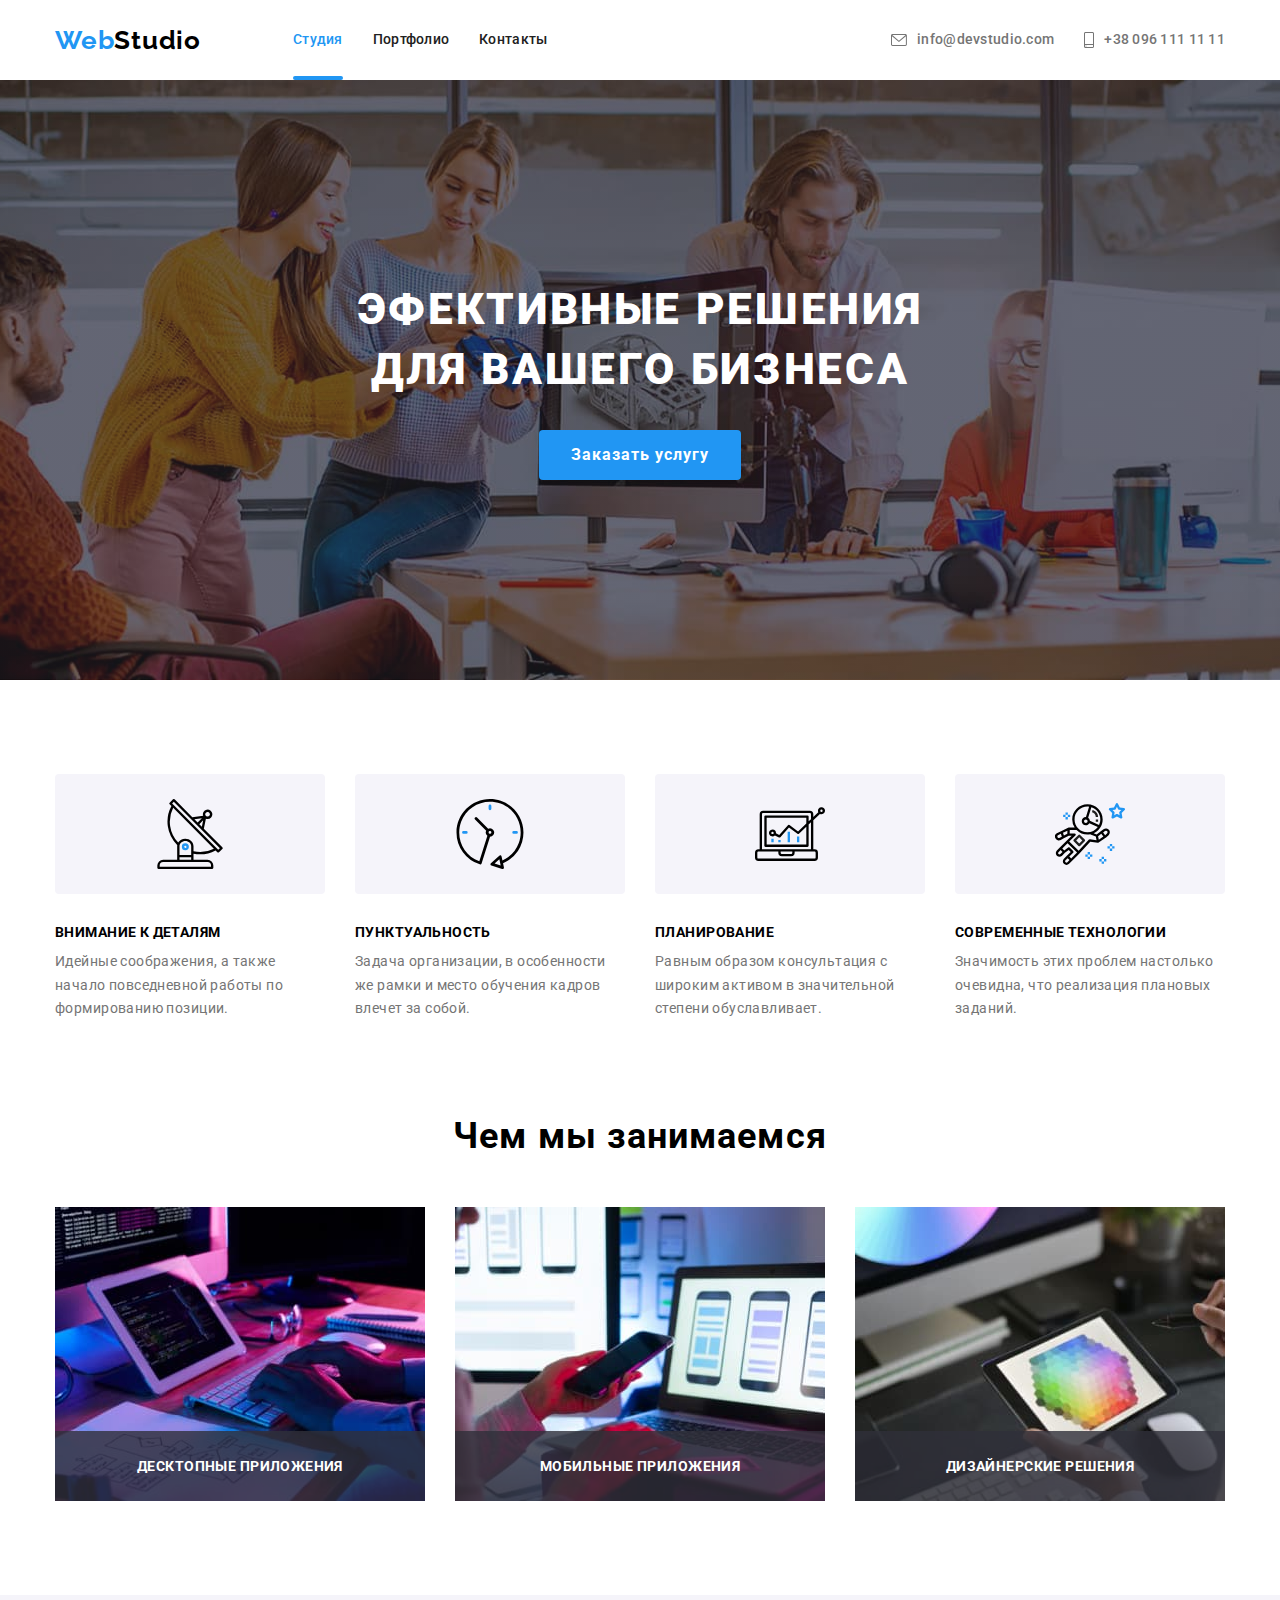
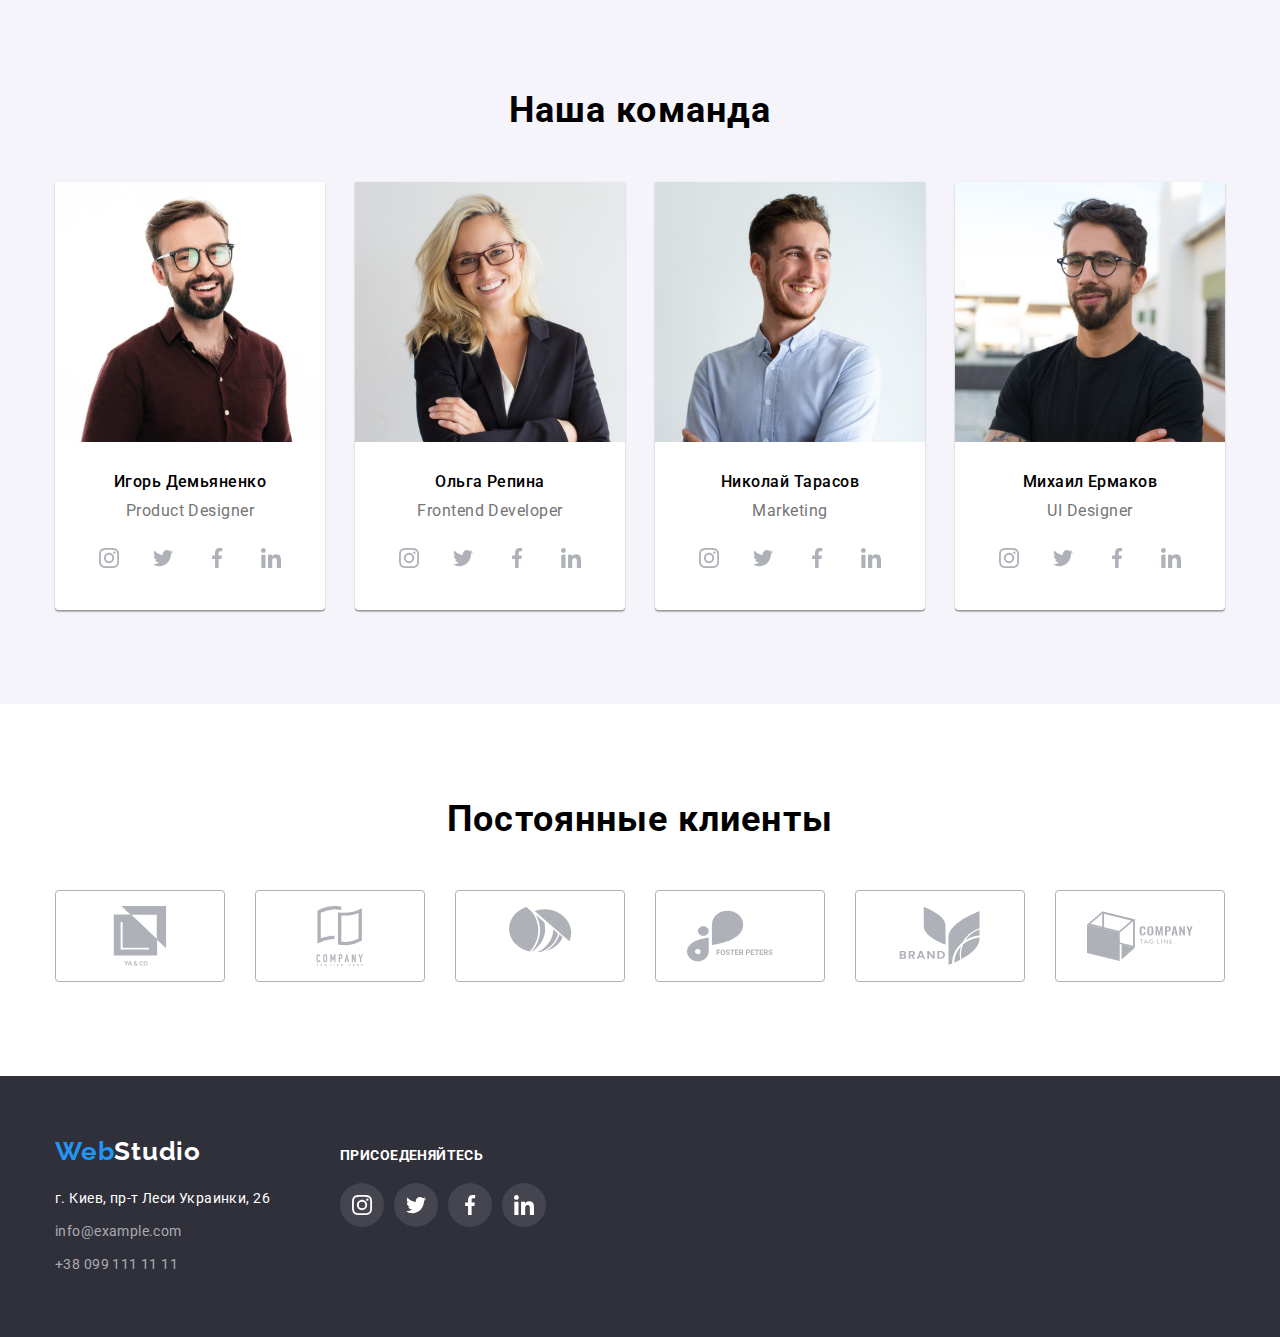
==== index.html @ 2a03e415 "clone rep" ====
<!DOCTYPE html>
<html lang="ru">
  <head>
    <meta charset="utf-8" />
    <meta name="description" content="ЭФЕКТИВНЫЕ РЕШЕНИЯ ДЛЯ ВАШЕГО БИЗНЕСА" />
    <meta name="viewport" content="width=device-width, initial-scale=1.0" />
    <title>Главная</title>
    <link rel="preconnect" href="https://fonts.googleapis.com" />
    <link rel="preconnect" href="https://fonts.gstatic.com" crossorigin />
    <link
      href="https://fonts.googleapis.com/css2?family=Raleway:wght@700&family=Roboto:wght@400;500;700;900&display=swap"
      rel="stylesheet"
    />
    <link rel="stylesheet" href="https://cdnjs.cloudflare.com/ajax/libs/modern-normalize/1.1.0/modern-normalize.min.css">
    <link rel="stylesheet" href="./css/style.css" />
  </head>
  <body>
    <!--Верхняя линия-->

    <header class="header">
      <div class="container header-container">
        <a href="" class="logo"> Web<span class="logo-studio">Studio</span></a>
        <nav class="navigation">
          <ul class="navigation-list">
            <li class="nav-left">
              <a class="navigation-link active-page" href="index.html"
                >Студия </a
              >
            </li>
            <li class="nav-left">
              <a class="navigation-link" href="portfolio.html"> Портфолио</a>
            </li>
            <li class="nav-left">
              <a class="navigation-link" href=""> Контакты</a>
            </li>
          </ul>
        </nav>
        <!--Контакты-->
        <ul class="contacts-list">
          <li class="nav-left">
            <a class="mail" href="mailto:info@devstudio.com">
              <svg class="icon-mail" width="16" height="12">
                <use href="./images/symbol-defs.svg#icon-envelope"></use>
              </svg>
              info@devstudio.com
            </a>
          </li>
          <li class="nav-left">
            <a class="tel" href="tel:+380961111111">
              <svg class="icon-smart" width="10" height="16">
                <use href="./images/symbol-defs.svg#icon-smartphone"></use>
              </svg>
              +38 096 111 11 11
            </a>
          </li>
        </ul>
      </div>
    </header>

    <!--Главный заголовок-->
    <main>
      <section class="main-section">
        <div class="container">
          <h1 class="main-head">
            ЭФЕКТИВНЫЕ РЕШЕНИЯ<br />
            ДЛЯ ВАШЕГО БИЗНЕСА
          </h1>
          <button class="btn" type="button" data-modal-open>Заказать услугу</button>
          <div class="backdrop is-hidden" data-modal>
            <div class="modal"> 
             
              <button class="close" data-modal-close> 
                <svg class="close-icon" width="18" height="18" >
                  <use href="./images/symbol-defs.svg#icon-close" ></use>
                </svg>
              </button>
            </div>
          </div>
        </div>
      </section>

      <!--Особенности-->

      <section class="section">
        <div class="container">
          <h2 class="visuallyhidden">Наши преимущества</h2>
          <ul class="advantage-list">
            <li class="advantage-item">
              <div class="advantage-icon">
                <svg class="icon" width="70" height="70">
                  <use href="./images/symbol-defs.svg#icon-antenna"></use>
                </svg>
              </div>
              <h3 class="advantage-head">Внимание к деталям</h3>
              <p class="par">
                Идейные соображения, а также начало повседневной работы по
                формированию позиции.
              </p>
            </li>

            <li class="advantage-item">
              <div class="advantage-icon">
                <svg class="icon" width="70" height="70">
                  <use href="./images/symbol-defs.svg#icon-clock"></use>
                </svg>
              </div>
              <h3 class="advantage-head">Пунктуальность</h3>
              <p class="par">
                Задача организации, в особенности же рамки и место обучения
                кадров влечет за собой.
              </p>
            </li>

            <li class="advantage-item">
              <div class="advantage-icon">
                <svg class="icon" width="70" height="70">
                  <use href="./images/symbol-defs.svg#icon-diagram"></use>
                </svg>
              </div>
              <h3 class="advantage-head">Планирование</h3>
              <p class="par">
                Равным образом консультация с широким активом в значительной
                степени обуславливает.
              </p>
            </li>

            <li class="advantage-item">
              <div class="advantage-icon">
                <svg class="icon" width="70" height="70">
                  <use href="./images/symbol-defs.svg#icon-astronaut"></use>
                </svg>
              </div>
              <h3 class="advantage-head">Современные технологии</h3>
              <p class="par">
                Значимость этих проблем настолько очевидна, что реализация
                плановых заданий.
              </p>
            </li>
          </ul>
        </div>
      </section>

      <!--Чем мы занимаемся-->

      <section class="section spec">
        <div class="container">
          <h2 class="spec-head">Чем мы занимаемся</h2>
          <ul class="spec-list">
            <li class="spec-item">
              <img src="images/box1.jpg" alt="programming" width="370" />
              <h3 class="info">Десктопные приложения</h3>
            </li>
            <li class="spec-item">
              <img src="images/box2.jpg" alt="mobile_programming" width="370" />
              <h3 class="info">Мобильные приложения</h3>
            </li>
            <li class="spec-item">
              <img src="images/img.jpg" alt="tablet" width="370" />
              <h3 class="info">Дизайнерские решения</h3>
            </li>
          </ul>
        </div>
      </section>

      <!--Команда-->

      <section class="section team">
        <div class="container">
          <h2 class="spec-head">Наша команда</h2>
          <ul class="team-list">
            <li class="item-list">
              <img src="images/img_igor.jpg" alt="Igor" width="270" />
              <div class="team-info">
                <h3 class="team-name">Игорь Демьяненко</h3>
                <p class="team-position" lang="en">Product Designer</p>
                <ul class="icon-list">
                  <li class="icon-item">
                    <a href="https://www.instagram.com/" class="button-icon button-active">
                      <svg class="svg-icon" width="20px" height="20px">
                        <use href="./images/symbol-defs.svg#icon-instagram"></use>
                      </svg>
                    </a>
                  </li>
                  <li class="icon-item">
                    <a href="https://twitter.com/" class="button-icon button-active">
                      <svg class="svg-icon" width="20px" height="20px">
                        <use href="./images/symbol-defs.svg#icon-twitter"></use>
                      </svg>
                    </a>
                  </li>
                  <li class="icon-item">
                    <a href="https://www.facebook.com/" class="button-icon button-active">
                      <svg class="svg-icon" width="20px" height="20px">
                        <use href="./images/symbol-defs.svg#icon-facebook"></use>
                      </svg>
                    </a>
                  </li>
                  <li class="icon-item">
                    <a href="https://linkedin.com/" class="button-icon button-active">
                      <svg class="svg-icon" width="20px" height="20px">
                        <use href="./images/symbol-defs.svg#icon-linkedin"></use>
                      </svg>
                    </a>
                  </li>
                </ul>
              </div>

             
            </li>

            <li class="item-list">
              <img src="images/img_olga.jpg" alt="Olga" width="270" />
              <div class="team-info">
                <h3 class="team-name">Ольга Репина</h3>
                <p class="team-position" lang="en">Frontend Developer</p>
                <ul class="icon-list">
                  <li class="icon-item">
                    <a href="https://www.instagram.com/" class="button-icon button-active">
                      <svg class="svg-icon" width="20px" height="20px">
                        <use href="./images/symbol-defs.svg#icon-instagram"></use>
                      </svg>
                    </a>
                  </li>
                  <li class="icon-item">
                    <a href="https://twitter.com/" class="button-icon button-active">
                      <svg class="svg-icon" width="20px" height="20px">
                        <use href="./images/symbol-defs.svg#icon-twitter"></use>
                      </svg>
                    </a>
                  </li>
                  <li class="icon-item">
                    <a href="https://www.facebook.com/" class="button-icon button-active">
                      <svg class="svg-icon" width="20px" height="20px">
                        <use href="./images/symbol-defs.svg#icon-facebook"></use>
                      </svg>
                    </a>
                  </li>
                  <li class="icon-item">
                    <a href="https://linkedin.com/" class="button-icon button-active">
                      <svg class="svg-icon" width="20px" height="20px">
                        <use href="./images/symbol-defs.svg#icon-linkedin"></use>
                      </svg>
                    </a>
                  </li>
                </ul>
              </div>
              
            </li>

            <li class="item-list">
              <img src="images/img_kolya.jpg" alt="Nikolay" width="270" />
              <div class="team-info">
                <h3 class="team-name">Николай Тарасов</h3>
                <p class="team-position" lang="en">Marketing</p>
                <ul class="icon-list">
                  <li class="icon-item">
                    <a href="https://www.instagram.com/" class="button-icon button-active">
                      <svg class="svg-icon" width="20px" height="20px">
                        <use href="./images/symbol-defs.svg#icon-instagram"></use>
                      </svg>
                    </a>
                  </li>
                  <li class="icon-item">
                    <a href="https://twitter.com/" class="button-icon button-active">
                      <svg class="svg-icon" width="20px" height="20px">
                        <use href="./images/symbol-defs.svg#icon-twitter"></use>
                      </svg>
                    </a>
                  </li>
                  <li class="icon-item">
                    <a href="https://www.facebook.com/" class="button-icon button-active">
                      <svg class="svg-icon" width="20px" height="20px">
                        <use href="./images/symbol-defs.svg#icon-facebook"></use>
                      </svg>
                    </a>
                  </li>
                  <li class="icon-item">
                    <a href="https://linkedin.com/" class="button-icon button-active">
                      <svg class="svg-icon" width="20px" height="20px">
                        <use href="./images/symbol-defs.svg#icon-linkedin"></use>
                      </svg>
                    </a>
                  </li>
                </ul>
              </div>
              
            </li>

            <li class="item-list">
              <img src="images/img_misha.jpg" alt="Michail" width="270" />
              <div class="team-info">
                <h3 class="team-name">Михаил Ермаков</h3>
                <p class="team-position" lang="en">UI Designer</p>
                <ul class="icon-list">
                  <li class="icon-item">
                    <a href="https://www.instagram.com/" class="button-icon button-active">
                      <svg class="svg-icon" width="20px" height="20px">
                        <use href="./images/symbol-defs.svg#icon-instagram"></use>
                      </svg>
                    </a>
                  </li>
                  <li class="icon-item">
                    <a href="https://twitter.com/" class="button-icon button-active">
                      <svg class="svg-icon" width="20px" height="20px">
                        <use href="./images/symbol-defs.svg#icon-twitter"></use>
                      </svg>
                    </a>
                  </li>
                  <li class="icon-item">
                    <a href="https://www.facebook.com/" class="button-icon button-active">
                      <svg class="svg-icon" width="20px" height="20px">
                        <use href="./images/symbol-defs.svg#icon-facebook"></use>
                      </svg>
                    </a>
                  </li>
                  <li class="icon-item">
                    <a href="https://linkedin.com/" class="button-icon button-active">
                      <svg class="svg-icon" width="20px" height="20px">
                        <use href="./images/symbol-defs.svg#icon-linkedin"></use>
                      </svg>
                    </a>
                  </li>
                </ul>
              </div>
             
            </li>
          </ul>
        </div>
      </section>

      <section class="section">
        <div class="container">
          <h2 class="spec-head">Постоянные клиенты</h2>
          <ul class="client-list">
            <li class="client-item">
              <a  href="" class="client-link">
                <svg class="svg-client" width="106px" height="60px">
                  <use href="./images/symbol-defs.svg#icon-group"></use>
                </svg>
              </a>
            </li>
            <li class="client-item">
              <a href=""  class="client-link">
                <svg class="svg-client" width="106px" height="60px">
                  <use href="./images/symbol-defs.svg#icon-group-1"></use>
                </svg>
              </a>
            </li>
            <li class="client-item">
              <a href=""  class="client-link">
                <svg class="svg-client" width="106px" height="60px">
                  <use href="./images/symbol-defs.svg#icon-group-2"></use>
                </svg>
              </a>
            </li>
            <li class="client-item">
              <a href="" class="client-link">
                <svg class="svg-client" width="106px" height="60px">
                  <use href="./images/symbol-defs.svg#icon-group-3"></use>
                </svg>
              </a>
            </li>
            <li class="client-item">
              <a href=""  class="client-link">
                <svg class="svg-client" width="106px" height="60px">
                  <use href="./images/symbol-defs.svg#icon-group-4"></use>
                </svg>
              </a>
            </li>
            <li class="client-item">
              <a href="" class="client-link">
                <svg class="svg-client" width="106px" height="60px">
                  <use href="./images/symbol-defs.svg#icon-group-5"></use>
                </svg>
              </a>
            </li>
          </ul>
        </div>
      </section>
    </main>

    <!--Подвал-->

    <footer class="foot">
      <div class="container">
        <div class="container-foot">
          <div>
            <a href=""  class="logo-foot"
              >Web<span class="logo-studio-foot">Studio</span></a
            >
            <address class="foot-adress">
              <ul class="address-list">
                <li class="address-item">
                  <a
                    class="foot-address-item"
                    href="https://www.google.com/maps/place/%D0%B1%D1%83%D0%BB.+%D0%9B%D0%B5%D1%81%D0%B8+%D0%A3%D0%BA%D1%80%D0%B0%D0%B8%D0%BD%D0%BA%D0%B8,+26,+%D0%9A%D0%B8%D0%B5%D0%B2,+02000/@50.4265807,30.5361971,17z/data=!3m1!4b1!4m5!3m4!1s0x40d4cf0e033ecbe9:0x57a4dffefec77da0!8m2!3d50.4265807!4d30.5383858"
                    >г. Киев, пр-т Леси Украинки, 26</a
                  >
                </li>
                <li class="mail-item">
                  <a class="foot-contacts" href="mailto:info@example.com"
                    >info@example.com</a
                  >
                </li>
                <li class="tel-item">
                  <a class="foot-contacts" href="tel:+380991111111"
                    >+38 099 111 11 11</a
                  >
                </li>
              </ul>
            </address>
          </div>
          <div class="social">
            <h3 class="head-social">Присоеденяйтесь</h3>
            <ul class="social-list">
              <li class="social-item">
                <a href="https://www.instagram.com/"  class="button-social button-social-active">
                  <svg class="social-icon">
                    <use href="./images/symbol-defs.svg#icon-instagram"></use>
                  </svg>
                </a>
              </li>
              <li class="social-item">
                <a href="https://twitter.com/" class="button-social button-social-active">
                  <svg class="social-icon">
                    <use href="./images/symbol-defs.svg#icon-twitter"></use>
                  </svg>
                </a>
              </li>
              <li class="social-item">
                <a href="https://www.facebook.com/"  class="button-social button-social-active">
                  <svg class="social-icon">
                    <use href="./images/symbol-defs.svg#icon-facebook"></use>
                  </svg>
                </a>
              </li>
              <li class="social-item">
                <a href=https://www.linkedin.com/" class="button-social button-social-active">
                  <svg class="social-icon">
                    <use href="./images/symbol-defs.svg#icon-linkedin"></use>
                  </svg>
                </a>
              </li>
            </ul>
          </div>
        </div>
      </div>
    </footer>
    <script src="./js/modal.js"></script>
  </body>
</html>
---- css/style.css ----
:root {
  --color-background-body: #ffffff;
  --color-text-hover-focus: #2196f3;
  --color-btn-hover-focus: #757575;
  --color-logo: #2196f3;
  --color-logo-studio: #000000;
  --color-logo-studio-foot: #ffffff;
  --color-background-main: #c4c4c4;
  --text-color-par: #757575;
  --color-backround-footer: #2f303a;
  --color-background-team: #f5f4fa;
  --color-backgroung-btn: #2196f3;
  --color-background-header: #ffffff;
  --color-link-active: #757575;
  --color-team-position: #757575;
  --text-color-link: #212121;
  --text-color-contacts: #757575;
  --text-color-main: #ffffff;
  --text-color-button: #ffffff;
  --text-color-foot-address: #ffffff;
  --text-color-foot-contacts: rgba(255, 255, 255, 0.6);
  --text-filter: #212121;
  --bakground-btn-filter: #f5f4fa;
  --text-portfolio-product: #757575;
  --backgroun-color-services: #ffffff;
  --color-background-icon: #f5f4fa;
}
html {
  box-sizing: border-box;
}

h1,
h2,
h3,
p {
  margin: 0;
}
ul {
  margin: 0;
  padding: 0;
  list-style-type: none;
}
img {
  display: block;
  max-width: 100%;
  height: auto;
}

body {
  font-family: roboto, sans-serif;
  background-color: var(--color-background-body);
}
.container {
  width: 1200px;
  margin: 0 auto;
  padding: 0 15px;
}
.header-container {
  display: flex;
  align-items: center;
}
.header {
  background-color: var(--color-background-header);
}

/* WebStudio */
.logo {
  text-decoration: none;
  margin: 0;
  padding: 0;
  width: 145px;
  font-family: Raleway;
  font-weight: 700;
  font-size: 26px;
  line-height: 1.19;
  letter-spacing: 0.03em;
  color: var(--color-logo);
}
.logo-studio {
  color: var(--color-logo-studio);
}

/* Navigation*/
.navigation {
  margin: 0 0 0 93px;
  padding-top: 0;
}
.navigation-list {
  display: flex;
}
.contacts-list {
  margin-left: auto;
  display: flex;
}
.navigation-link {
  text-decoration: none;
  font-weight: 500;
  font-size: 14px;
  line-height: 1.14;
  letter-spacing: 0.02em;
  color: var(--text-color-link);
  display: block;
  transition: color 250ms cubic-bezier(0.4, 0, 0.2, 1);
}
.nav-left {
  position: relative;
  padding: 32px 0;
}
.nav-left + .nav-left {
  margin-left: 30px;
}

.active-page {
  position: relative;
  color: var(--color-text-hover-focus);
}

.active-page::after {
  content: "";
  position: absolute;
  border-bottom: 4px solid var(--color-backgroung-btn);
  border-radius: 2px;
  width: 100%;
  bottom: -32px;
  left: 0;
}

.navigation-link:hover,
.navigation-link:focus {
  color: var(--color-text-hover-focus);
}
.navigation-link:active {
  color: var(--color-link-active);
}
.mail {
  display: flex;
  align-items: center;
  text-decoration: none;
  font-weight: 500;
  font-size: 14px;
  line-height: 1.14;
  letter-spacing: 0.02em;
  color: var(--text-color-contacts);
  transition: color 250ms cubic-bezier(0.4, 0, 0.2, 1);
}

.mail:focus,
.mail:hover,
.icon-mail:hover,
.icon-mail:focus {
  color: var(--color-text-hover-focus);
  fill: currentColor;
}

.icon-mail {
  width: 16px;
  height: 12px;
  margin-right: 10px;
  fill: currentColor;
}

.tel {
  display: flex;
  align-items: center;
  text-decoration: none;
  font-weight: 500;
  font-size: 14px;
  line-height: 1.14;
  letter-spacing: 0.02em;
  color: var(--text-color-contacts);
  transition: color 250ms cubic-bezier(0.4, 0, 0.2, 1);
}
.tel:focus,
.tel:hover,
.icon-smart:hover,
.icon-smart:focus {
  color: var(--color-text-hover-focus);
  fill: currentColor;
}
.icon-smart {
  width: 10px;
  height: 16px;
  margin-right: 10px;
  fill: currentColor;
}

/*Main Head*/
.main-section {
  background-color: var(--color-background-main);
  text-align: center;
  padding: 200px 0;
  margin: 0 auto;
  max-width: 1600px;
  background-image: linear-gradient(
      rgba(47, 48, 58, 0.4),
      rgba(47, 48, 58, 0.4)
    ),
    url(../images/bg.jpg);
  background-position: center;
  background-repeat: no-repeat;
  background-size: cover;
}

.main-head {
  font-weight: 900;
  font-size: 44px;
  line-height: 1.36;
  letter-spacing: 0.06em;
  color: var(--text-color-main);
  background-color: inherit;

  text-transform: uppercase;
}

.btn {
  align-items: center;
  text-align: center;
  letter-spacing: 0.06em;
  font-family: Roboto, sans-serif;
  font-weight: 700;
  font-size: 16px;
  line-height: 1.87;
  cursor: pointer;
  margin-top: 30px;
  padding: 10px 32px;
  box-shadow: 0px 4px 4px rgba(0, 0, 0, 0.15);
  border-radius: 4px;
  border: none;
  color: var(--text-color-button);
  background-color: var(--color-backgroung-btn);
}
.btn:active {
  color: var(--color-link-active);
}

.backdrop {
  position: absolute;
  top: 0;
  left: 0;
  width: 100%;
  height: 100%;
  background-color: rgba(0, 0, 0, 0.2);
  visibility: visible;
  display: flex;
  align-items: center;
  justify-content: center;

  transition: opacity 250ms cubic-bezier(0.4, 0, 0.2, 1);
}
.is-hidden {
  visibility: hidden;
  opacity: 0;
  pointer-events: none;
}

.modal {
  position: fixed;
  transition-duration: 250ms;
  opacity: 1;
  width: 528px;
  height: 581px;
  background-color: var(--backgroun-color-services);
  box-shadow: 0px 1px 3px rgba(0, 0, 0, 0.12), 0px 1px 1px rgba(0, 0, 0, 0.14),
    0px 2px 1px rgba(0, 0, 0, 0.2);
  border-radius: 4px;
  z-index: 999;
}
.close {
  display: flex;
  justify-content: center;
  align-items: center;
  position: absolute;
  border-radius: 50%;
  padding: 0;
  margin: 0;
  cursor: pointer;
  top: 8px;
  right: 8px;
  border: 1px solid rgba(0, 0, 0, 0.1);
  width: 30px;
  height: 30px;
  background-color: inherit;
}

.close-icon {
  display: block;
  width: 100%;
}
/*ADVANTAGE*/

.visuallyhidden {
  position: absolute;
  width: 1px;
  height: 1px;
  margin: -1px;
  border: 0;
  padding: 0;
  clip: rect(0 0 0 0);
  overflow: hidden;
}
.section {
  padding: 94px 0;
}
.advantage-list {
  display: flex;
}

.advantage-item {
  width: 270px;
}
.advantage-item + .advantage-item {
  margin-left: 30px;
}

.advantage-head {
  margin-top: 30px;
  font-weight: 700;
  font-size: 14px;
  line-height: calc(16 / 14);
  letter-spacing: 0.03em;
  text-transform: uppercase;
}
.par {
  margin-top: 10px;
  margin-bottom: 0;
  font-size: 14px;
  line-height: 1.71;
  letter-spacing: 0.03em;
  color: var(--text-color-par);
}
.advantage-icon {
  display: flex;
  justify-content: center;
  align-items: center;
  border-radius: 4px;
  height: 120px;
  background-color: var(--color-background-icon);
}

/*ACTIVITY*/
.spec {
  padding-top: 0;
}

.spec-head {
  font-weight: 700;
  font-size: 36px;
  line-height: 1.17;
  text-align: center;
  letter-spacing: 0.03em;
}

.spec-list {
  margin-top: 50px;
  display: flex;
}
.spec-item {
  position: relative;
}
.info {
  display: flex;
  justify-content: center;
  align-items: center;
  position: absolute;
  bottom: 0;
  height: 70px;
  width: 100%;
  font-weight: 700;
  font-size: 14px;
  line-height: calc(14 / 16);
  text-align: center;
  letter-spacing: 0.03em;
  text-transform: uppercase;
  color: #ffffff;
  background-color: rgba(47, 48, 58, 0.8);
}
.spec-item + .spec-item {
  margin-left: 30px;
}

/*OUR TEAM*/
.team {
  background-color: var(--color-background-team);
}
.team-list {
  margin-top: 50px;
  display: flex;
}
.team-name {
  font-weight: 500;
  font-size: 16px;
  line-height: 1.19;
  text-align: center;
  letter-spacing: 0.03em;
}
.team-position {
  font-size: 16px;
  line-height: 1.19;
  text-align: center;
  margin-top: 10px;
  margin-bottom: 0;
  letter-spacing: 0.03em;
  color: var(--color-team-position);
}
.team-info {
  padding: 30px 0;
}
.item-list {
  width: 270px;
  border-radius: 0px 0px 4px 4px;
  box-shadow: 0px 1px 3px rgba(0, 0, 0, 0.12), 0px 1px 1px rgba(0, 0, 0, 0.14),
    0px 2px 1px rgba(0, 0, 0, 0.2);
  background-color: var(--text-color-main);
}
.item-list + .item-list {
  margin-left: 30px;
}
.icon-container {
  margin: 0;
  padding: 0;
  width: 206px;
}
.icon-list {
  display: flex;
  justify-content: center;
  align-items: center;
  margin-top: 16px;
}

.button-icon {
  display: flex;
  justify-content: center;
  align-items: center;
  cursor: pointer;
  width: 100%;
  height: 100%;
  border-radius: 50%;
  background-color: var(--text-color-main);
  transition-property: background-color;
  transition-duration: 250ms;
  transition-timing-function: cubic-bezier(0.4, 0, 0.2, 1);
}

.svg-icon {
  width: 20px;
  height: 20px;
  fill: #afb1b8;
  transition-property: fill;
  transition-duration: 250ms;
  transition-timing-function: cubic-bezier(0.4, 0, 0.2, 1);
}

.button-icon:focus,
.button-icon:hover {
  background-color: var(--color-text-hover-focus);
}

.button-icon:focus .svg-icon {
  fill: var(--text-color-button);
}
.button-icon:hover .svg-icon {
  fill: var(--text-color-button);
}
.icon-item {
  width: 44px;
  height: 44px;
}

.icon-item + .icon-item {
  margin-left: 10px;
}

/* Клиенты*/
.client-list {
  display: flex;
  margin-top: 50px;
}

.client-item {
  width: 170px;
  height: 92px;
}
.client-link {
  display: flex;
  justify-content: center;
  align-items: center;
  color: #afb1b8;
  width: 100%;
  height: 100%;
  border: solid 1px #afb1b8;
  border-radius: 4px;

  transition-property: color, border-color;
  transition-duration: 250ms;
  transition-timing-function: cubic-bezier(0.4, 0, 0.2, 1);
}

.svg-client {
  fill: currentColor;
}
.client-link:focus,
.client-link:hover {
  color: var(--color-text-hover-focus);
  border-color: var(--color-text-hover-focus);
}
.client-item + .client-item {
  margin-left: 30px;
}

/*FOOTER*/

.foot {
  background-color: var(--color-backround-footer);
  margin-top: 0;
  padding: 60px 0;
}
.address-list {
  list-style-type: none;
  margin: 0;
  padding: 0;
}
/* WebStudio footer*/
.logo-foot {
  text-decoration: none;
  font-family: Raleway, sans-serif;
  font-weight: 700;
  font-size: 26px;
  line-height: 1.19;
  letter-spacing: 0.03em;
  color: var(--color-logo);
}
.logo-studio-foot {
  color: var(--color-logo-studio-foot);
}
.foot-adress {
  font-family: Roboto, sans-serif;
  font-style: normal;
  font-size: 14px;
  line-height: 1.71;
  letter-spacing: 0.03em;
  margin-top: 20px;

  transition: color 250ms cubic-bezier(0.4, 0, 0.2, 1);
}
.foot-address-item {
  text-decoration: none;
  color: var(--text-color-foot-address);

  transition: color 250ms cubic-bezier(0.4, 0, 0.2, 1);
}
.foot-address-item:focus,
.foot-address-item:hover {
  color: var(--color-text-hover-focus);
}

.foot-address:hover,
.foot-address:focus {
  color: var(--color-text-hover-focus);
}

.foot-contacts {
  text-decoration: none;
  color: var(--text-color-foot-contacts);

  transition: color 250ms cubic-bezier(0.4, 0, 0.2, 1);
}
.foot-contacts:hover,
.foot-contacts:focus {
  color: var(--color-text-hover-focus);
}

.mail-item {
  margin-top: 9px;
}
.tel-item {
  margin-top: 9px;
}

.head-social {
  font-weight: 700;
  font-size: 14px;
  line-height: 16px;
  letter-spacing: 0.03em;
  text-transform: uppercase;
  color: #ffffff;
}

.icon-container {
  margin: 0;
  padding: 0;
  width: 206px;
}
.social {
  width: 206px;
  margin-left: 70px;
}
.button-social {
  display: flex;
  justify-content: center;
  align-items: center;
  cursor: pointer;
  width: 44px;
  height: 44px;
  border-radius: 50%;
  background-color: rgba(255, 255, 255, 0.1);

  transition: background-color 250ms cubic-bezier(0.4, 0, 0.2, 1);
}

.social-list {
  display: flex;
  justify-content: center;
  padding: 0;
  margin-top: 20px;
}

.button-social:focus,
.button-social:hover {
  background-color: var(--color-text-hover-focus);
}

.social-item + .social-item {
  margin-left: 10px;
}
.social-icon {
  width: 20px;
  height: 20px;
  fill: var(--text-color-foot-address);
}
.container-foot {
  display: flex;
  align-items: baseline;
}
/*Page portfolio*/

.header-portfolio {
  border-bottom: 1px solid #ececec;
}
.btn-filter {
  border: none;
  padding: 6px 22px;
  font-family: Roboto, sans-serif;
  font-weight: 500;
  font-size: 16px;
  line-height: calc(26 / 16);
  letter-spacing: 0.03em;
  color: var(--text-filter);
  cursor: pointer;
  background-color: var(--bakground-btn-filter);
  border-radius: 4px;

  transition: color 250ms cubic-bezier(0.4, 0, 0.2, 1),
    background-color 250ms cubic-bezier(0.4, 0, 0.2, 1),
    box-shadow 250ms cubic-bezier(0.4, 0, 0.2, 1);
}

.btn-left + .btn-left {
  margin-left: 8px;
}

.btn-filter:focus,
.btn-filter:hover {
  box-shadow: 0px 3px 1px rgba(0, 0, 0, 0.1), 0px 1px 2px rgba(0, 0, 0, 0.08),
    0px 2px 2px rgba(0, 0, 0, 0.12);
  color: var(--text-color-button);
  background-color: var(--color-backgroung-btn);
}

.filter-list {
  margin-bottom: 50px;
  display: flex;
  justify-content: center;
}
.services-list {
  display: flex;
  flex-wrap: wrap;
}

.services-item {
  margin-left: 30px;
  width: 370px;
  background-color: var(--backgroun-color-services);

  transition: box-shadow 250ms cubic-bezier(0.4, 0, 0.2, 1);
}
.services-link {
  display: block;
  text-decoration: none;
  width: 100%;
  height: 100%;
  cursor: pointer;

  transition: box-shadow 250ms cubic-bezier(0.4, 0, 0.2, 1);
}

.services-item:hover,
.services-item:focus {
  box-shadow: 0px 1px 1px rgba(0, 0, 0, 0.12), 0px 4px 4px rgba(0, 0, 0, 0.06),
    1px 4px 6px rgba(0, 0, 0, 0.16);
}

.services-link:hover .overlay {
  transform: translateY(-300px);
}
.services-link:focus .overlay {
  transform: translateY(-300px);
}
.services-link:focus {
  box-shadow: 0px 1px 1px rgba(0, 0, 0, 0.12), 0px 4px 4px rgba(0, 0, 0, 0.06),
    1px 4px 6px rgba(0, 0, 0, 0.16);
}

.services-item:nth-child(3n + 1) {
  margin-left: 0;
}
.services-item:nth-child(n + 4) {
  margin-top: 30px;
}

.title {
  width: 322px;
  margin: auto;
}
.head-portfolio {
  font-weight: 700;
  font-size: 18px;
  line-height: 2;
  letter-spacing: 0.06em;
  color: var(--text-color-link);
}
.product {
  margin-top: 4px;
  font-size: 16px;
  line-height: 1.87;
  letter-spacing: 0.03em;
  color: var(--text-portfolio-product);
}
.services-info {
  padding: 20px 24px;
  border-left: 1px solid #eeeeee;
  border-right: 1px solid #eeeeee;
  border-bottom: 1px solid #eeeeee;
}

.image-portfolio {
  position: relative;
  overflow: hidden;
}
.overlay {
  position: absolute;
  top: 300px;
  left: 0;
  width: 100%;
  height: 100%;
  background-color: rgba(33, 150, 243, 0.9);

  transition-property: transform;
  transition-duration: 250ms;
  transition-timing-function: cubic-bezier(0.4, 0, 0.2, 1);
}

.text-overlay {
  font-size: 18px;
  line-height: 1.56;
  letter-spacing: 0.03em;
  padding: 63px 24px;
  color: #ffffff;
}
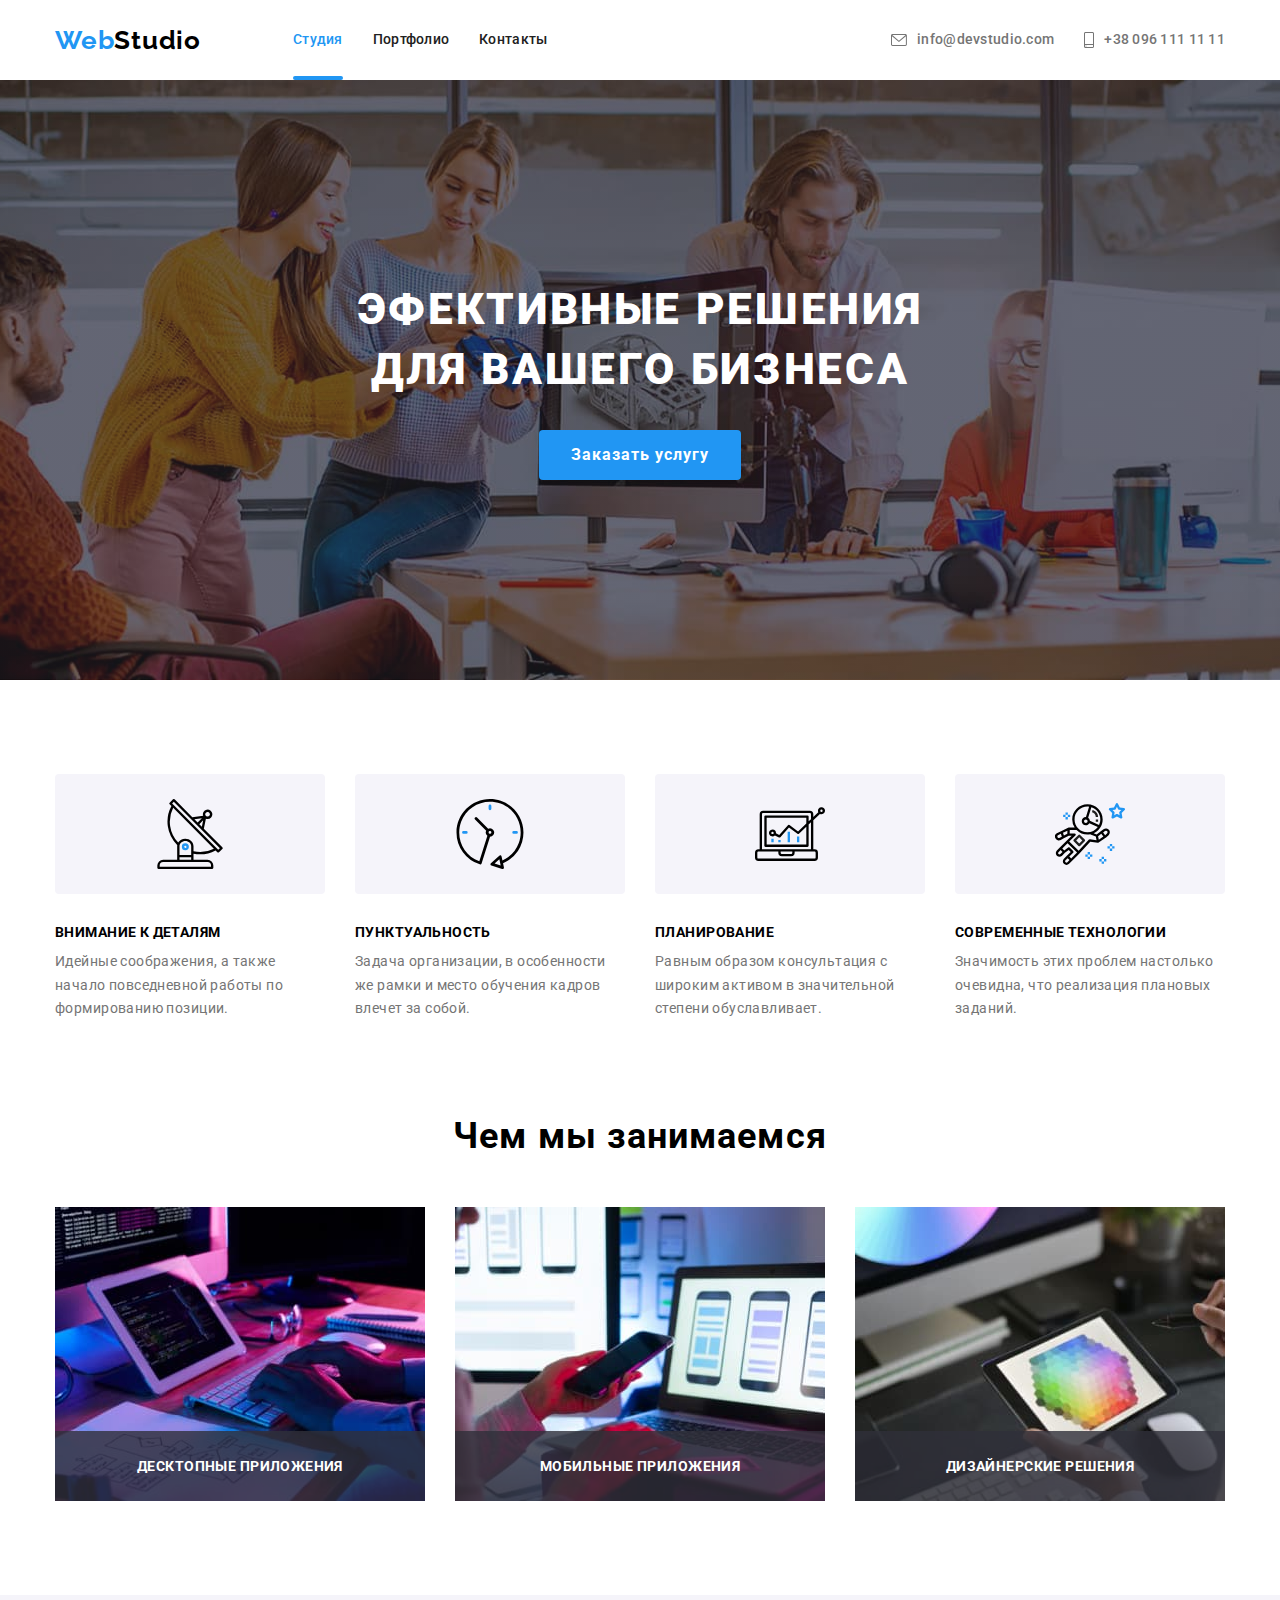
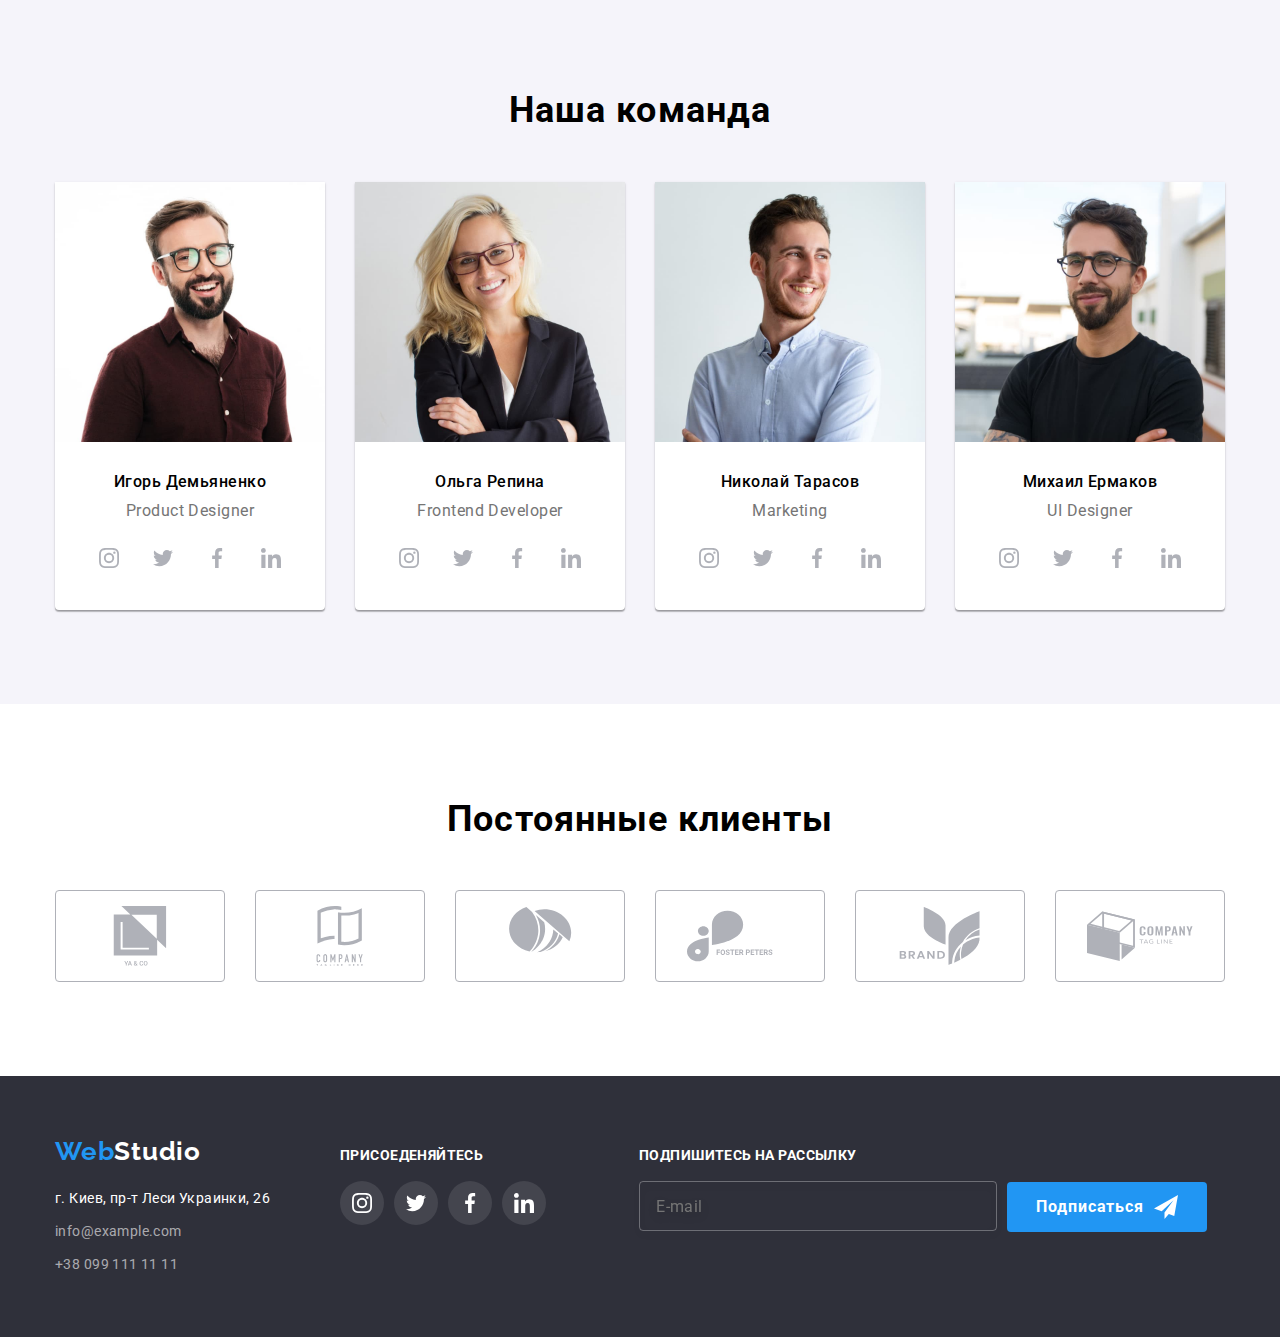
==== commit 814a8e3d: "10.02" ====
--- a/index.html
+++ b/index.html
@@ -11,7 +11,10 @@
       href="https://fonts.googleapis.com/css2?family=Raleway:wght@700&family=Roboto:wght@400;500;700;900&display=swap"
       rel="stylesheet"
     />
-    <link rel="stylesheet" href="https://cdnjs.cloudflare.com/ajax/libs/modern-normalize/1.1.0/modern-normalize.min.css">
+    <link
+      rel="stylesheet"
+      href="https://cdnjs.cloudflare.com/ajax/libs/modern-normalize/1.1.0/modern-normalize.min.css"
+    />
     <link rel="stylesheet" href="./css/style.css" />
   </head>
   <body>
@@ -24,8 +27,8 @@
           <ul class="navigation-list">
             <li class="nav-left">
               <a class="navigation-link active-page" href="index.html"
-                >Студия </a
-              >
+                >Студия
+              </a>
             </li>
             <li class="nav-left">
               <a class="navigation-link" href="portfolio.html"> Портфолио</a>
@@ -65,15 +68,102 @@
             ЭФЕКТИВНЫЕ РЕШЕНИЯ<br />
             ДЛЯ ВАШЕГО БИЗНЕСА
           </h1>
-          <button class="btn" type="button" data-modal-open>Заказать услугу</button>
+          <button class="btn" type="button" data-modal-open>
+            Заказать услугу
+          </button>
           <div class="backdrop is-hidden" data-modal>
-            <div class="modal"> 
-             
-              <button class="close" data-modal-close> 
-                <svg class="close-icon" width="18" height="18" >
-                  <use href="./images/symbol-defs.svg#icon-close" ></use>
+            <div class="modal">
+              <button class="close" data-modal-close>
+                <svg class="close-icon" width="18" height="18">
+                  <use href="./images/symbol-defs.svg#icon-close"></use>
                 </svg>
               </button>
+
+              <form action="" class="registration-form">
+                <p class="modal-head">
+                  Оставьте свои данные, мы вам перезвоним
+                </p>
+                <div class="modal-container">
+                  <label for="user-name" class="position-label">Имя</label>
+                  <input
+                    type="text"
+                    name="user-name"
+                    id="user-name"
+                    size="100%"
+                    class="modal-input"
+                    required
+                  />
+                  <svg width="18" height="18" class="icon-input">
+                    <use href="./images/symbol-defs.svg#icon-person"></use>
+                  </svg>
+                </div>
+                <div class="modal-container">
+                  <label for="user-phone" class="position-label"
+                    >Телефон
+                  </label>
+                  <input
+                    type="tel"
+                    name="user-phone"
+                    id="user-phone"
+                    size="100%"
+                    required
+                    class="modal-input"
+                  />
+                  <svg width="18" height="18" class="icon-input">
+                    <use href="./images/symbol-defs.svg#icon-phone"></use>
+                  </svg>
+                </div>
+                <div class="modal-container">
+                  <label for="registration-email" class="position-label"
+                    >Почта</label
+                  >
+                  <input
+                    type="email"
+                    name="registration-email"
+                    id="registration-email"
+                    size="100%"
+                    required
+                    class="modal-input"
+                  />
+                  <svg width="18" height="18" class="icon-input">
+                    <use href="./images/symbol-defs.svg#icon-email"></use>
+                  </svg>
+                </div>
+
+                <label for="registration-coment" class="position-label">
+                  Коментарий
+                </label>
+                <textarea
+                  name="registration-coment"
+                  id="registration-coment"
+                  placeholder="Введите текст"
+                  class="area-coment"
+                ></textarea>
+                <div class="agreement">
+                  <input
+                    type="checkbox"
+                    name="agreement"
+                    id="agreement"
+                    class="agreement-checkbox"
+                    required
+                  />
+
+                  <label
+                    for="agreement"
+                    class="agreement-label agreement-cheked"
+                    >Соглашаюсь с рассылкой и принимаю
+                    <a href="" class="terms"> Условия договора</a>
+                  </label>
+                  <svg class="check">
+                    <use
+                      href="./images/symbol-defs.svg#icon-check"
+                      width="16"
+                      height="15"
+                    ></use>
+                  </svg>
+                </div>
+                <input type="submit" value="Отправить" class="btn-submit" />
+              </form>
             </div>
           </div>
         </div>
@@ -175,37 +265,53 @@
                 <p class="team-position" lang="en">Product Designer</p>
                 <ul class="icon-list">
                   <li class="icon-item">
-                    <a href="https://www.instagram.com/" class="button-icon button-active">
-                      <svg class="svg-icon" width="20px" height="20px">
-                        <use href="./images/symbol-defs.svg#icon-instagram"></use>
-                      </svg>
-                    </a>
-                  </li>
-                  <li class="icon-item">
-                    <a href="https://twitter.com/" class="button-icon button-active">
+                    <a
+                      href="https://www.instagram.com/"
+                      class="button-icon button-active"
+                    >
+                      <svg class="svg-icon" width="20px" height="20px">
+                        <use
+                          href="./images/symbol-defs.svg#icon-instagram"
+                        ></use>
+                      </svg>
+                    </a>
+                  </li>
+                  <li class="icon-item">
+                    <a
+                      href="https://twitter.com/"
+                      class="button-icon button-active"
+                    >
                       <svg class="svg-icon" width="20px" height="20px">
                         <use href="./images/symbol-defs.svg#icon-twitter"></use>
                       </svg>
                     </a>
                   </li>
                   <li class="icon-item">
-                    <a href="https://www.facebook.com/" class="button-icon button-active">
-                      <svg class="svg-icon" width="20px" height="20px">
-                        <use href="./images/symbol-defs.svg#icon-facebook"></use>
-                      </svg>
-                    </a>
-                  </li>
-                  <li class="icon-item">
-                    <a href="https://linkedin.com/" class="button-icon button-active">
-                      <svg class="svg-icon" width="20px" height="20px">
-                        <use href="./images/symbol-defs.svg#icon-linkedin"></use>
+                    <a
+                      href="https://www.facebook.com/"
+                      class="button-icon button-active"
+                    >
+                      <svg class="svg-icon" width="20px" height="20px">
+                        <use
+                          href="./images/symbol-defs.svg#icon-facebook"
+                        ></use>
+                      </svg>
+                    </a>
+                  </li>
+                  <li class="icon-item">
+                    <a
+                      href="https://linkedin.com/"
+                      class="button-icon button-active"
+                    >
+                      <svg class="svg-icon" width="20px" height="20px">
+                        <use
+                          href="./images/symbol-defs.svg#icon-linkedin"
+                        ></use>
                       </svg>
                     </a>
                   </li>
                 </ul>
               </div>
-
-             
             </li>
 
             <li class="item-list">
@@ -215,36 +321,53 @@
                 <p class="team-position" lang="en">Frontend Developer</p>
                 <ul class="icon-list">
                   <li class="icon-item">
-                    <a href="https://www.instagram.com/" class="button-icon button-active">
-                      <svg class="svg-icon" width="20px" height="20px">
-                        <use href="./images/symbol-defs.svg#icon-instagram"></use>
-                      </svg>
-                    </a>
-                  </li>
-                  <li class="icon-item">
-                    <a href="https://twitter.com/" class="button-icon button-active">
+                    <a
+                      href="https://www.instagram.com/"
+                      class="button-icon button-active"
+                    >
+                      <svg class="svg-icon" width="20px" height="20px">
+                        <use
+                          href="./images/symbol-defs.svg#icon-instagram"
+                        ></use>
+                      </svg>
+                    </a>
+                  </li>
+                  <li class="icon-item">
+                    <a
+                      href="https://twitter.com/"
+                      class="button-icon button-active"
+                    >
                       <svg class="svg-icon" width="20px" height="20px">
                         <use href="./images/symbol-defs.svg#icon-twitter"></use>
                       </svg>
                     </a>
                   </li>
                   <li class="icon-item">
-                    <a href="https://www.facebook.com/" class="button-icon button-active">
-                      <svg class="svg-icon" width="20px" height="20px">
-                        <use href="./images/symbol-defs.svg#icon-facebook"></use>
-                      </svg>
-                    </a>
-                  </li>
-                  <li class="icon-item">
-                    <a href="https://linkedin.com/" class="button-icon button-active">
-                      <svg class="svg-icon" width="20px" height="20px">
-                        <use href="./images/symbol-defs.svg#icon-linkedin"></use>
+                    <a
+                      href="https://www.facebook.com/"
+                      class="button-icon button-active"
+                    >
+                      <svg class="svg-icon" width="20px" height="20px">
+                        <use
+                          href="./images/symbol-defs.svg#icon-facebook"
+                        ></use>
+                      </svg>
+                    </a>
+                  </li>
+                  <li class="icon-item">
+                    <a
+                      href="https://linkedin.com/"
+                      class="button-icon button-active"
+                    >
+                      <svg class="svg-icon" width="20px" height="20px">
+                        <use
+                          href="./images/symbol-defs.svg#icon-linkedin"
+                        ></use>
                       </svg>
                     </a>
                   </li>
                 </ul>
               </div>
-              
             </li>
 
             <li class="item-list">
@@ -254,36 +377,53 @@
                 <p class="team-position" lang="en">Marketing</p>
                 <ul class="icon-list">
                   <li class="icon-item">
-                    <a href="https://www.instagram.com/" class="button-icon button-active">
-                      <svg class="svg-icon" width="20px" height="20px">
-                        <use href="./images/symbol-defs.svg#icon-instagram"></use>
-                      </svg>
-                    </a>
-                  </li>
-                  <li class="icon-item">
-                    <a href="https://twitter.com/" class="button-icon button-active">
+                    <a
+                      href="https://www.instagram.com/"
+                      class="button-icon button-active"
+                    >
+                      <svg class="svg-icon" width="20px" height="20px">
+                        <use
+                          href="./images/symbol-defs.svg#icon-instagram"
+                        ></use>
+                      </svg>
+                    </a>
+                  </li>
+                  <li class="icon-item">
+                    <a
+                      href="https://twitter.com/"
+                      class="button-icon button-active"
+                    >
                       <svg class="svg-icon" width="20px" height="20px">
                         <use href="./images/symbol-defs.svg#icon-twitter"></use>
                       </svg>
                     </a>
                   </li>
                   <li class="icon-item">
-                    <a href="https://www.facebook.com/" class="button-icon button-active">
-                      <svg class="svg-icon" width="20px" height="20px">
-                        <use href="./images/symbol-defs.svg#icon-facebook"></use>
-                      </svg>
-                    </a>
-                  </li>
-                  <li class="icon-item">
-                    <a href="https://linkedin.com/" class="button-icon button-active">
-                      <svg class="svg-icon" width="20px" height="20px">
-                        <use href="./images/symbol-defs.svg#icon-linkedin"></use>
+                    <a
+                      href="https://www.facebook.com/"
+                      class="button-icon button-active"
+                    >
+                      <svg class="svg-icon" width="20px" height="20px">
+                        <use
+                          href="./images/symbol-defs.svg#icon-facebook"
+                        ></use>
+                      </svg>
+                    </a>
+                  </li>
+                  <li class="icon-item">
+                    <a
+                      href="https://linkedin.com/"
+                      class="button-icon button-active"
+                    >
+                      <svg class="svg-icon" width="20px" height="20px">
+                        <use
+                          href="./images/symbol-defs.svg#icon-linkedin"
+                        ></use>
                       </svg>
                     </a>
                   </li>
                 </ul>
               </div>
-              
             </li>
 
             <li class="item-list">
@@ -293,36 +433,53 @@
                 <p class="team-position" lang="en">UI Designer</p>
                 <ul class="icon-list">
                   <li class="icon-item">
-                    <a href="https://www.instagram.com/" class="button-icon button-active">
-                      <svg class="svg-icon" width="20px" height="20px">
-                        <use href="./images/symbol-defs.svg#icon-instagram"></use>
-                      </svg>
-                    </a>
-                  </li>
-                  <li class="icon-item">
-                    <a href="https://twitter.com/" class="button-icon button-active">
+                    <a
+                      href="https://www.instagram.com/"
+                      class="button-icon button-active"
+                    >
+                      <svg class="svg-icon" width="20px" height="20px">
+                        <use
+                          href="./images/symbol-defs.svg#icon-instagram"
+                        ></use>
+                      </svg>
+                    </a>
+                  </li>
+                  <li class="icon-item">
+                    <a
+                      href="https://twitter.com/"
+                      class="button-icon button-active"
+                    >
                       <svg class="svg-icon" width="20px" height="20px">
                         <use href="./images/symbol-defs.svg#icon-twitter"></use>
                       </svg>
                     </a>
                   </li>
                   <li class="icon-item">
-                    <a href="https://www.facebook.com/" class="button-icon button-active">
-                      <svg class="svg-icon" width="20px" height="20px">
-                        <use href="./images/symbol-defs.svg#icon-facebook"></use>
-                      </svg>
-                    </a>
-                  </li>
-                  <li class="icon-item">
-                    <a href="https://linkedin.com/" class="button-icon button-active">
-                      <svg class="svg-icon" width="20px" height="20px">
-                        <use href="./images/symbol-defs.svg#icon-linkedin"></use>
+                    <a
+                      href="https://www.facebook.com/"
+                      class="button-icon button-active"
+                    >
+                      <svg class="svg-icon" width="20px" height="20px">
+                        <use
+                          href="./images/symbol-defs.svg#icon-facebook"
+                        ></use>
+                      </svg>
+                    </a>
+                  </li>
+                  <li class="icon-item">
+                    <a
+                      href="https://linkedin.com/"
+                      class="button-icon button-active"
+                    >
+                      <svg class="svg-icon" width="20px" height="20px">
+                        <use
+                          href="./images/symbol-defs.svg#icon-linkedin"
+                        ></use>
                       </svg>
                     </a>
                   </li>
                 </ul>
               </div>
-             
             </li>
           </ul>
         </div>
@@ -333,21 +490,21 @@
           <h2 class="spec-head">Постоянные клиенты</h2>
           <ul class="client-list">
             <li class="client-item">
-              <a  href="" class="client-link">
+              <a href="" class="client-link">
                 <svg class="svg-client" width="106px" height="60px">
                   <use href="./images/symbol-defs.svg#icon-group"></use>
                 </svg>
               </a>
             </li>
             <li class="client-item">
-              <a href=""  class="client-link">
+              <a href="" class="client-link">
                 <svg class="svg-client" width="106px" height="60px">
                   <use href="./images/symbol-defs.svg#icon-group-1"></use>
                 </svg>
               </a>
             </li>
             <li class="client-item">
-              <a href=""  class="client-link">
+              <a href="" class="client-link">
                 <svg class="svg-client" width="106px" height="60px">
                   <use href="./images/symbol-defs.svg#icon-group-2"></use>
                 </svg>
@@ -361,7 +518,7 @@
               </a>
             </li>
             <li class="client-item">
-              <a href=""  class="client-link">
+              <a href="" class="client-link">
                 <svg class="svg-client" width="106px" height="60px">
                   <use href="./images/symbol-defs.svg#icon-group-4"></use>
                 </svg>
@@ -385,7 +542,7 @@
       <div class="container">
         <div class="container-foot">
           <div>
-            <a href=""  class="logo-foot"
+            <a href="" class="logo-foot"
               >Web<span class="logo-studio-foot">Studio</span></a
             >
             <address class="foot-adress">
@@ -414,28 +571,40 @@
             <h3 class="head-social">Присоеденяйтесь</h3>
             <ul class="social-list">
               <li class="social-item">
-                <a href="https://www.instagram.com/"  class="button-social button-social-active">
+                <a
+                  href="https://www.instagram.com/"
+                  class="button-social button-social-active"
+                >
                   <svg class="social-icon">
                     <use href="./images/symbol-defs.svg#icon-instagram"></use>
                   </svg>
                 </a>
               </li>
               <li class="social-item">
-                <a href="https://twitter.com/" class="button-social button-social-active">
+                <a
+                  href="https://twitter.com/"
+                  class="button-social button-social-active"
+                >
                   <svg class="social-icon">
                     <use href="./images/symbol-defs.svg#icon-twitter"></use>
                   </svg>
                 </a>
               </li>
               <li class="social-item">
-                <a href="https://www.facebook.com/"  class="button-social button-social-active">
+                <a
+                  href="https://www.facebook.com/"
+                  class="button-social button-social-active"
+                >
                   <svg class="social-icon">
                     <use href="./images/symbol-defs.svg#icon-facebook"></use>
                   </svg>
                 </a>
               </li>
               <li class="social-item">
-                <a href=https://www.linkedin.com/" class="button-social button-social-active">
+                <a
+                  href="https://www.linkedin.com/"
+                  class="button-social button-social-active"
+                >
                   <svg class="social-icon">
                     <use href="./images/symbol-defs.svg#icon-linkedin"></use>
                   </svg>
@@ -443,6 +612,30 @@
               </li>
             </ul>
           </div>
+          <form class="modal-form">
+            <label class="mailing-head" name="user-email" id="user-email">
+              Подпишитесь на рассылку
+            </label>
+            <div class="form-container">
+              <input
+                class="mailing-text"
+                type="email"
+                name="user-email"
+                placeholder="E-mail"
+              />
+
+              <button type="submit" class="mailing">
+                Подписаться
+                <svg class="icon-send">
+                  <use
+                    href="./images/symbol-defs.svg#icon-send"
+                    width="24"
+                    height="24"
+                  ></use>
+                </svg>
+              </button>
+            </div>
+          </form>
         </div>
       </div>
     </footer>
--- a/css/style.css
+++ b/css/style.css
@@ -213,8 +213,6 @@
 }
 
 .btn {
-  align-items: center;
-  text-align: center;
   letter-spacing: 0.06em;
   font-family: Roboto, sans-serif;
   font-weight: 700;
@@ -280,12 +278,172 @@
   width: 30px;
   height: 30px;
   background-color: inherit;
+  transition: fill 250ms cubic-bezier(0.4, 0, 0.2, 1);
+}
+.close:focus,
+.close:hover {
+  fill: var(--color-backgroung-btn);
+}
+
+.registration-form {
+  display: flex;
+  flex-direction: column;
+  align-items: flex-start;
+
+  width: 100%;
+  height: 100%;
+  padding: 40px;
+  margin-left: auto;
+  margin-right: auto;
+}
+
+.position-label {
+  display: block;
+  text-align: left;
+  margin-bottom: 4px;
+  font-size: 12px;
+  line-height: calc(14 / 12);
+  letter-spacing: 0.01em;
+  color: #757575;
+}
+.modal-container {
+  position: relative;
+  margin-bottom: 10px;
+}
+
+.agreement {
+  display: flex;
+  align-items: center;
+  position: relative;
+  margin: 0 auto;
+}
+.agreement-label {
+  font-size: 14px;
+  line-height: calc(24 / 14);
+  letter-spacing: 0.03em;
+  color: #757575;
+}
+
+.agreement-checkbox {
+  position: absolute;
+  z-index: -1;
+  opacity: 0;
+}
+.agreement-checkbox + label {
+  display: inline-flex;
+  align-items: center;
+  cursor: pointer;
+}
+
+.agreement-checkbox + label::before {
+  content: "";
+  display: inline-block;
+  width: 16px;
+  height: 15px;
+  border: 2px solid #212121;
+  border-radius: 2px;
+  margin-right: 8px;
+  z-index: 1;
+  background-color: #ffffff;
+
+  transition: opacity 250ms cubic-bezier(0.4, 0, 0.2, 1);
+}
+.check {
+  position: absolute;
+  width: 16px;
+  height: 15px;
+  cursor: pointer;
+}
+
+.agreement-checkbox:checked ~ label::before {
+  opacity: 0;
+}
+
+.modal-input {
+  position: relative;
+  text-indent: 42px;
+  left: 0;
+  width: 100%;
+  height: 40px;
+  font-size: 12px;
+  line-height: calc(14 / 12);
+  cursor: pointer;
+  letter-spacing: 0.01em;
+  border: 1px solid rgba(33, 33, 33, 0.2);
+  border-radius: 4px;
+  transition: border-color 250ms cubic-bezier(0.4, 0, 0.2, 1);
+}
+
+.modal-input:focus {
+  border-color: var(--color-backgroung-btn);
+  border: 1px solid var(--color-text-hover-focus);
+  outline: var(--color-text-hover-focus);
+}
+
+.modal-input:focus + .icon-input {
+  fill: var(--color-text-hover-focus);
+}
+
+.icon-input {
+  position: absolute;
+  left: 14px;
+  top: 29px;
+  transition: fill 250ms cubic-bezier(0.4, 0, 0.2, 1);
+}
+
+.area-coment {
+  width: 100%;
+  height: 120px;
+  padding: 12px 16px;
+  margin-bottom: 20px;
+  border: 1px solid rgba(33, 33, 33, 0.2);
+  border-radius: 4px;
+  cursor: pointer;
+}
+.area-coment:focus {
+  border: 1px solid var(--color-text-hover-focus);
+  outline: var(--color-text-hover-focus);
 }
 
 .close-icon {
   display: block;
   width: 100%;
 }
+
+.modal-head {
+  padding: 0;
+  margin-bottom: 12px;
+  font-weight: 700;
+  font-size: 20px;
+  line-height: calc(23 / 20);
+  text-align: center;
+  letter-spacing: 0.03em;
+  color: var(--text-color-link);
+}
+.icon-person {
+  position: relative;
+}
+
+.btn-submit {
+  margin: 30px auto 0;
+  width: 200px;
+  height: 50px;
+  background-color: var(--color-backgroung-btn);
+  color: var(--text-color-button);
+  border-radius: 4px;
+  border: none;
+  cursor: pointer;
+}
+
+.terms {
+  display: inline-block;
+  color: var(--color-text-hover-focus);
+  letter-spacing: 0.03em;
+  font-size: 14px;
+  line-height: calc(24 / 14);
+  margin-left: 2px;
+}
+
 /*ADVANTAGE*/
 
 .visuallyhidden {
@@ -579,7 +737,7 @@
 .head-social {
   font-weight: 700;
   font-size: 14px;
-  line-height: 16px;
+  line-height: calc(14 / 16);
   letter-spacing: 0.03em;
   text-transform: uppercase;
   color: #ffffff;
@@ -766,3 +924,78 @@
   padding: 63px 24px;
   color: #ffffff;
 }
+
+.mailing-head {
+  font-weight: 700;
+  padding: 0;
+  font-size: 14px;
+  line-height: calc(14 / 16);
+  letter-spacing: 0.03em;
+  text-transform: uppercase;
+  color: #ffffff;
+}
+
+.mailing-text {
+  font-size: 16px;
+  line-height: calc(20 / 16);
+  width: 358px;
+  height: 50px;
+  display: flex;
+  align-items: center;
+  letter-spacing: 0.03em;
+  padding: 15px 295px 15px 16px;
+  margin-top: 20px;
+
+  color: rgba(255, 255, 255, 0.6);
+  background-color: inherit;
+  border: 1px solid rgba(255, 255, 255, 0.3);
+  box-sizing: border-box;
+  filter: drop-shadow(0px 4px 4px rgba(0, 0, 0, 0.15));
+  border-radius: 4px;
+}
+
+.modal-form {
+  margin-left: 93px;
+  display: flex;
+  flex-direction: column;
+}
+.form-container {
+  display: flex;
+  align-items: baseline;
+}
+
+.mailing {
+  display: flex;
+  justify-content: center;
+  align-items: center;
+  margin-left: 10px;
+  font-weight: 700;
+  font-size: 16px;
+  line-height: calc(30 / 16);
+  letter-spacing: 0.06em;
+  cursor: pointer;
+  width: 200px;
+  height: 50px;
+  border: none;
+  border-radius: 4px;
+  color: var(--text-color-button);
+  background-color: var(--color-backgroung-btn);
+  transition: box-shadow 250ms cubic-bezier(0.4, 0, 0.2, 1);
+}
+
+.mailing:hover,
+.mailing:focus {
+  box-shadow: 0px 4px 4px rgba(0, 0, 0, 0.15);
+}
+
+.icon-send {
+  display: flex;
+  justify-content: center;
+  align-items: center;
+
+  width: 24px;
+  height: 24px;
+
+  margin: 0 0 0 10px;
+  fill: var(--color-logo-studio-foot);
+}
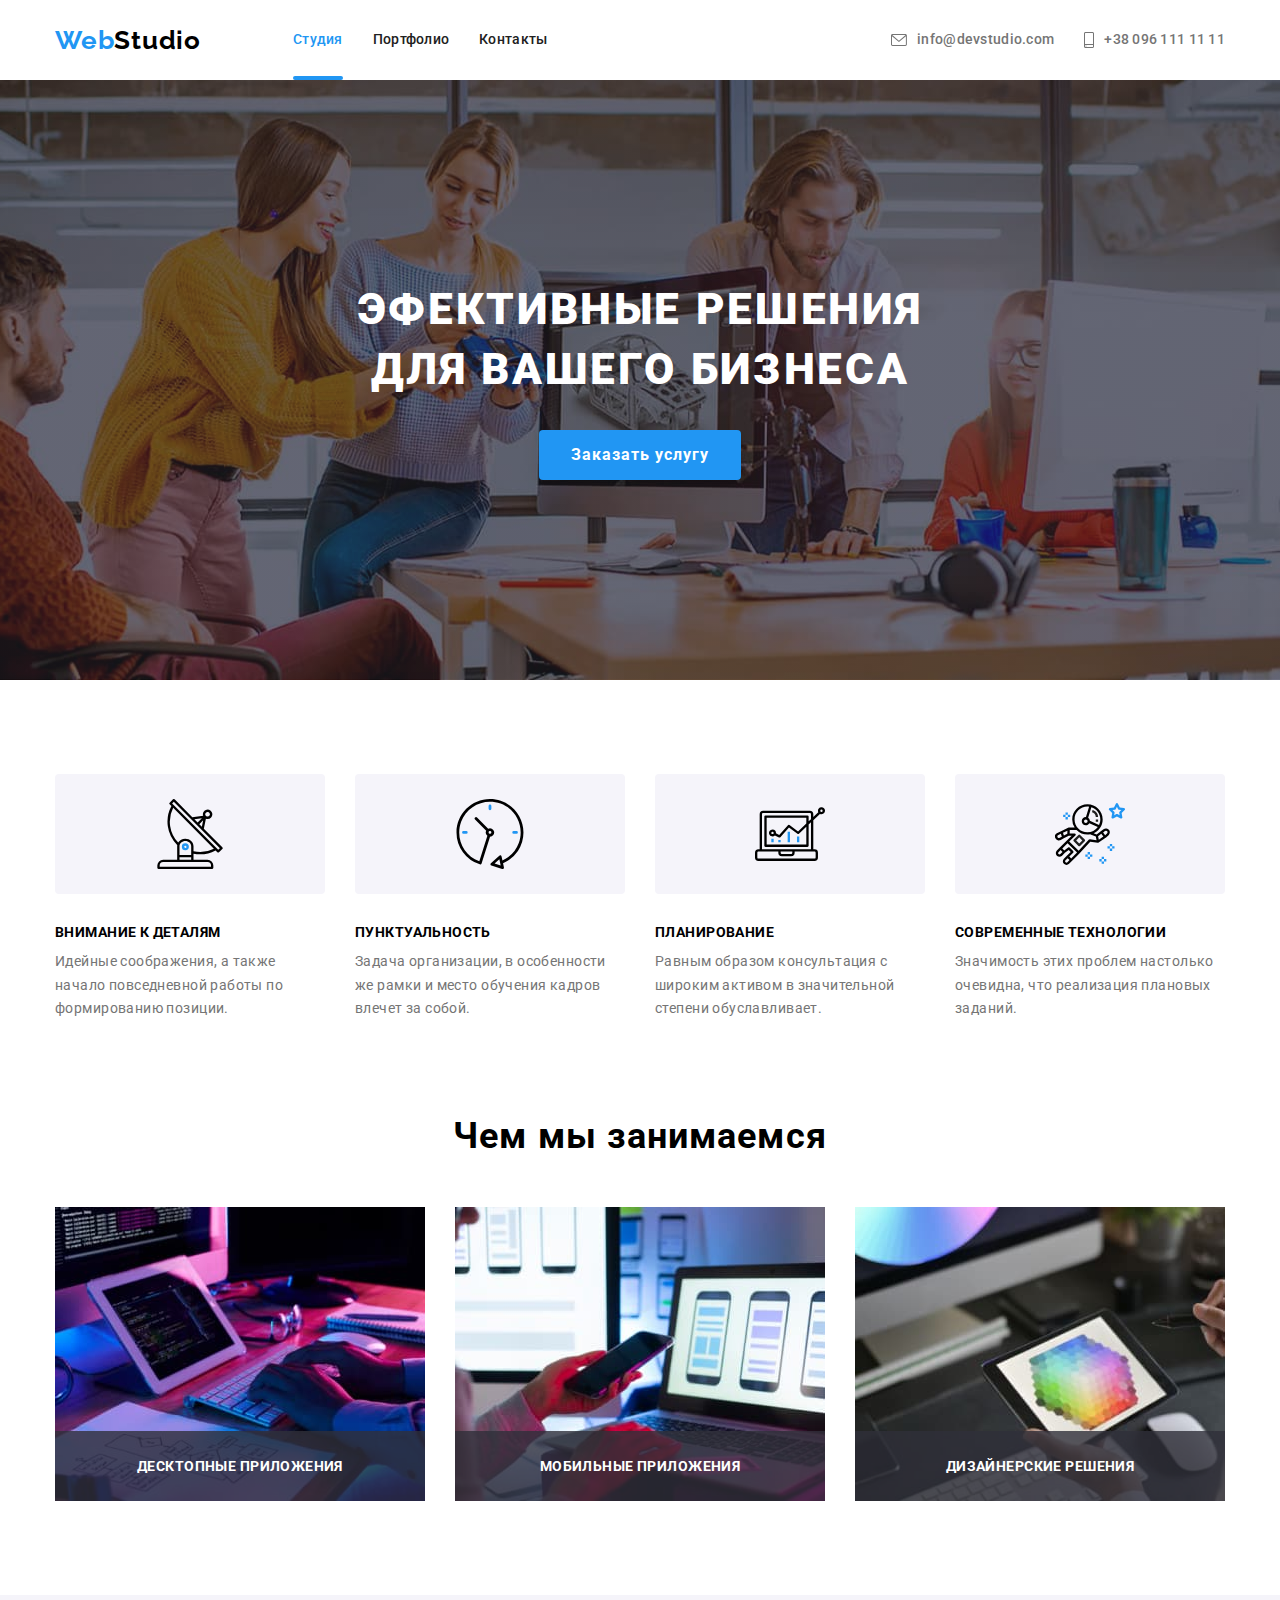
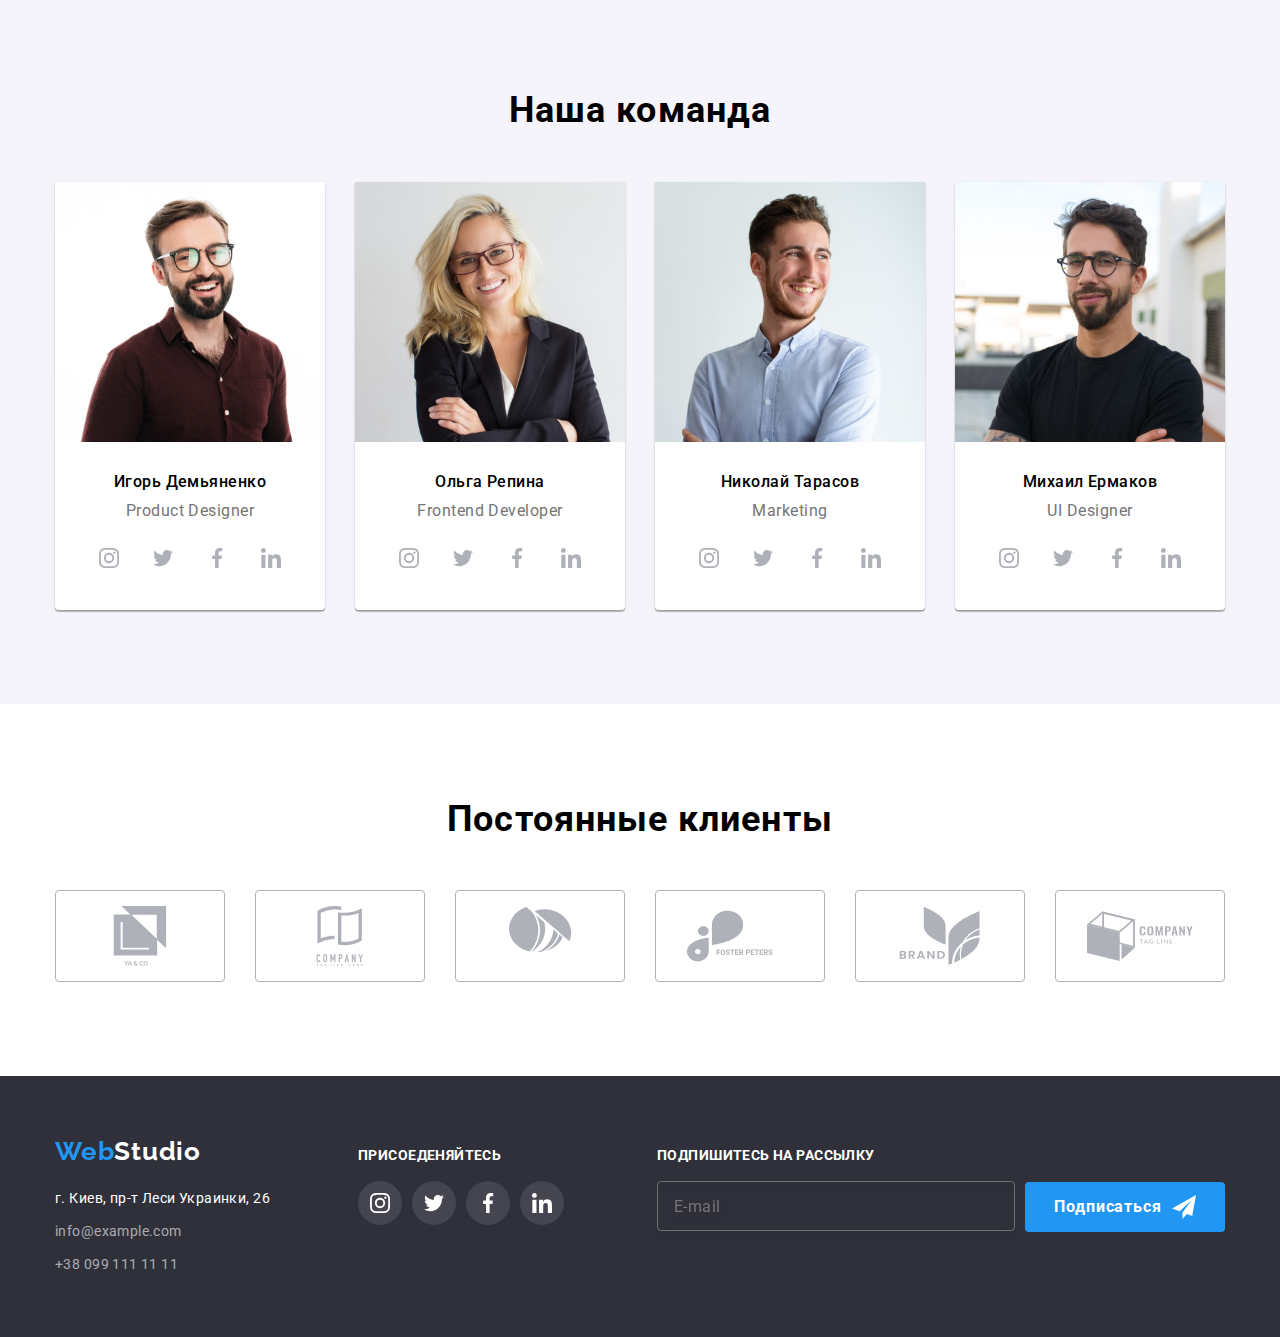
==== commit 9991e1cd: "correct 12.02." ====
--- a/index.html
+++ b/index.html
@@ -79,7 +79,7 @@
                 </svg>
               </button>
 
-              <form action="" class="registration-form">
+              <form class="registration-form">
                 <p class="modal-head">
                   Оставьте свои данные, мы вам перезвоним
                 </p>
@@ -88,8 +88,8 @@
                   <input
                     type="text"
                     name="user-name"
+                    size="100"
                     id="user-name"
-                    size="100%"
                     class="modal-input"
                     required
                   />
@@ -105,7 +105,7 @@
                     type="tel"
                     name="user-phone"
                     id="user-phone"
-                    size="100%"
+                    size="100"
                     required
                     class="modal-input"
                   />
@@ -121,7 +121,7 @@
                     type="email"
                     name="registration-email"
                     id="registration-email"
-                    size="100%"
+                    size="100"
                     required
                     class="modal-input"
                   />
@@ -162,7 +162,7 @@
                     ></use>
                   </svg>
                 </div>
-                <input type="submit" value="Отправить" class="btn-submit" />
+                <button type="submit" class="btn-submit">Отправить</button>
               </form>
             </div>
           </div>
@@ -541,7 +541,7 @@
     <footer class="foot">
       <div class="container">
         <div class="container-foot">
-          <div>
+          <div class="flex-grow">
             <a href="" class="logo-foot"
               >Web<span class="logo-studio-foot">Studio</span></a
             >
@@ -613,7 +613,7 @@
             </ul>
           </div>
           <form class="modal-form">
-            <label class="mailing-head" name="user-email" id="user-email">
+            <label for="user-email" class="mailing-head">
               Подпишитесь на рассылку
             </label>
             <div class="form-container">
@@ -622,6 +622,7 @@
                 type="email"
                 name="user-email"
                 placeholder="E-mail"
+                id="user-email"
               />
 
               <button type="submit" class="mailing">
--- a/css/style.css
+++ b/css/style.css
@@ -326,6 +326,7 @@
 
 .agreement-checkbox {
   position: absolute;
+  appearance: none;
   z-index: -1;
   opacity: 0;
 }
@@ -789,6 +790,10 @@
   display: flex;
   align-items: baseline;
 }
+
+.flex-grow {
+  flex-grow: 1;
+}
 /*Page portfolio*/
 
 .header-portfolio {
@@ -944,8 +949,6 @@
   align-items: center;
   letter-spacing: 0.03em;
   padding: 15px 295px 15px 16px;
-  margin-top: 20px;
-
   color: rgba(255, 255, 255, 0.6);
   background-color: inherit;
   border: 1px solid rgba(255, 255, 255, 0.3);
@@ -962,6 +965,7 @@
 .form-container {
   display: flex;
   align-items: baseline;
+  margin-top: 20px;
 }
 
 .mailing {
